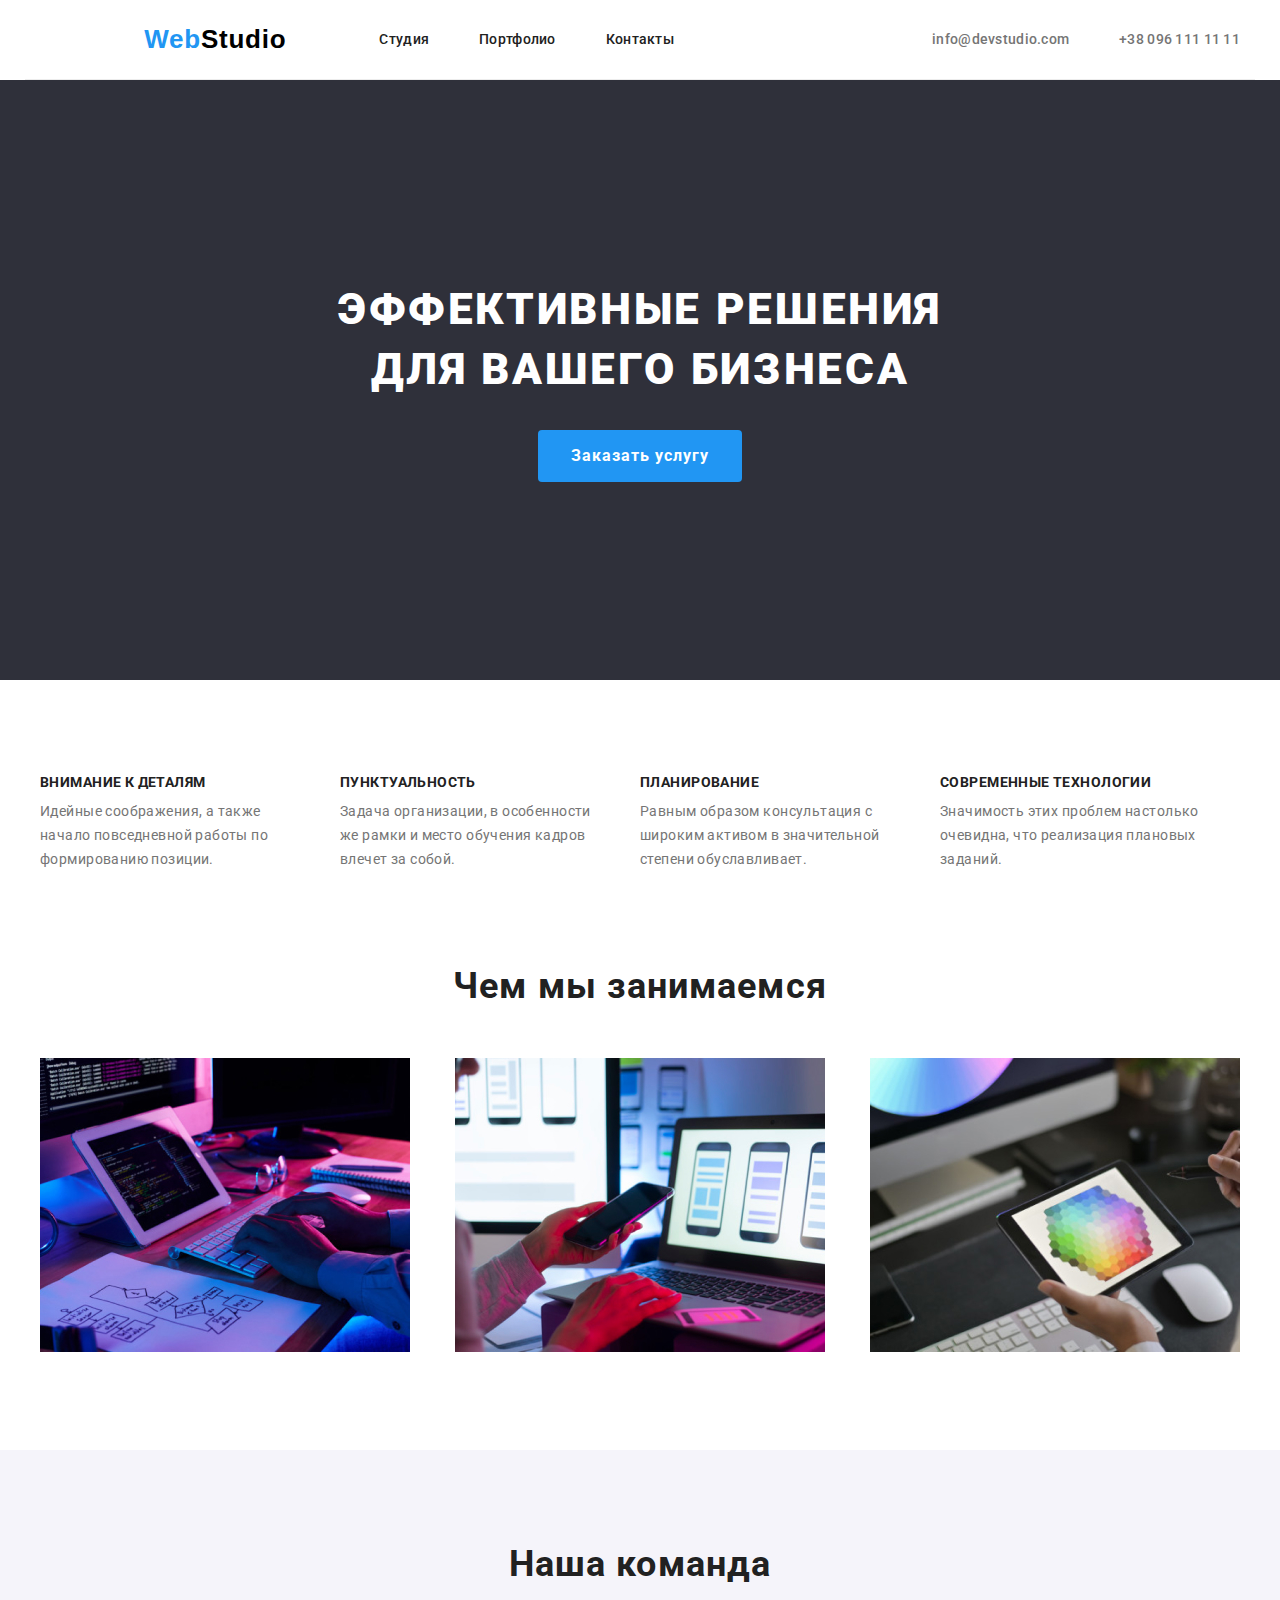
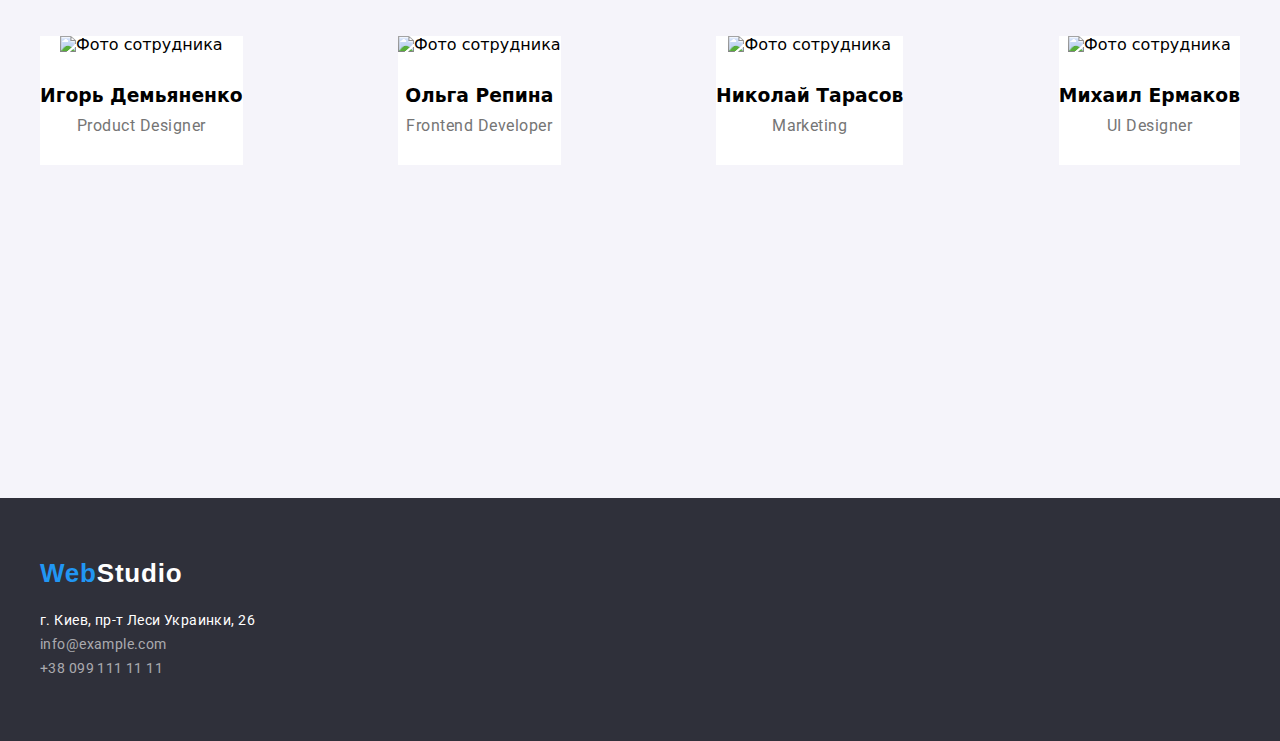
==== index.html @ 7786744c "HW3" ====
<!DOCTYPE html>
<html lang="ru">
  <head>
    <meta charset="UTF-8" />
    <meta name="viewport" content="width=device-width, initial-scale=1.0" />
    <title>Web-Studio</title>
    <link
      rel=" stylesheet "
      href="
    https://cdnjs.cloudflare.com/ajax/libs/modern-normalize/1.0.0/modern-normalize.css"
    />
    <link
      href="https://fonts.googleapis.com/css2?family=Raleway:wght@700&family=Roboto:wght@400;500;700;900&display=swap"
      rel="stylesheet"
    />
    <link rel="stylesheet" href="./css/styles.css" />
  </head>
  <body>
    <!-- header -->
    <header class="header">
      <div class="container container-flax-header">
        <nav class="navigation">
          <a class="logo link" href="./index.html"
            ><span class="logo-one">Web</span
            ><span class="logo-two">Studio</span></a
          >
          <ul class="navigation-list list">
            <li class="navigation-list-item">
              <a class="navigation-list-link link" href="./index.html"
                >Студия</a
              >
            </li>
            <li class="navigation-list-item">
              <a class="navigation-list-link link" href="./portfolio.html"
                >Портфолио</a
              >
            </li>
            <li class="navigation-list-item">
              <a class="navigation-list-link link" href="./index.html"
                >Контакты</a
              >
            </li>
          </ul>
        </nav>
        <address class="address">
          <ul class="address-list list">
            <li class="address-list-item">
              <a class="address-list-link link" href="mailto:info@devstudio.com"
                >info@devstudio.com</a
              >
            </li>
            <li class="address-list-item">
              <a class="address-list-link link" href="tel:+380961111111"
                >+38 096 111 11 11</a
              >
            </li>
          </ul>
        </address>
      </div>
    </header>

    <!-- Hero -->
    <main>
      <section class="container-hero">
        <div class="hero">
          <h1 class="hero-title">
            Эффективные решения <br />
            для вашего бизнеса
          </h1>
          <button class="hero-button" type="button">Заказать услугу</button>
        </div>
      </section>
      <!-- advantages -->
      <section class="advantages">
        <div class="advantages-container container">
          <ul class="advantages-list list">
            <li class="advantages-list-item">
              <h3 class="advantages-title">Внимание к деталям</h3>
              <p class="advantages-desc">
                Идейные соображения, а также начало повседневной работы по
                формированию позиции.
              </p>
            </li>
            <li class="advantages-list-item">
              <h3 class="advantages-title">Пунктуальность</h3>
              <p class="advantages-desc">
                Задача организации, в особенности же рамки и место обучения
                кадров влечет за собой.
              </p>
            </li>
            <li class="advantages-list-item">
              <h3 class="advantages-title">Планирование</h3>
              <p class="advantages-desc">
                Равным образом консультация с широким активом в значительной
                степени обуславливает.
              </p>
            </li>
            <li class="advantages-list-item">
              <h3 class="advantages-title">Современные технологии</h3>
              <p class="advantages-desc">
                Значимость этих проблем настолько очевидна, что реализация
                плановых заданий.
              </p>
            </li>
          </ul>
        </div>
      </section>
      <!-- What are we doing -->
      <section class="work container">
        <h2 class="work-title">Чем мы занимаемся</h2>
        <ul class="work-list list">
          <li class="work-list-item">
            <img
              class="work-img"
              src="./image/doing/doing-img1.jpg"
              alt="Разработка програмного обеспечения"
              width="370"
              height="294"
              title="Разработка програмного обеспечения"
            />
          </li>
          <li class="work-list-item">
            <img
              class="work-img"
              src="./image/doing/doing-img2.jpg"
              alt="Адаптивность"
              width="370"
              height="294"
              title="Адаптивность"
            />
          </li>
          <li class="work-list-item">
            <img
              class="work-img"
              src="./image/doing/doing-img3.jpg"
              alt="Графический дизайн"
              width="370"
              height="294"
              title="Графический дизайн"
            />
          </li>
        </ul>
      </section>
      <!-- Team -->
      <section class="team">
        <div class="team-container container">
          <h2 class="team-title">Наша команда</h2>
          <ul class="team-list list">
            <li class="team-list-item">
              <img
                class="team-img"
                src="./image/Team/team-img.jpg"
                alt="Фото сотрудника"
                title="Игорь Демьяненко"
                width="270"
                height="260"
              />
              <h3 class="team-subtitle">Игорь Демьяненко</h3>
              <p class="team-desc" lang="en">Product Designer</p>
            </li>
            <li class="team-list-item">
              <img
                class="team-img"
                src="./image/Team/team-img-1.jpg"
                alt="Фото сотрудника"
                title="Ольга Репина"
                width="270"
                height="260"
              />
              <h3 class="team-subtitle">Ольга Репина</h3>
              <p class="team-desc" lang="en">Frontend Developer</p>
            </li>
            <li class="team-list-item">
              <img
                class="team-img"
                src="./image/Team/team-img-2.jpg"
                alt="Фото сотрудника"
                title="Николай Тарасов"
                width="270"
                height="260"
              />
              <h3 class="team-subtitle">Николай Тарасов</h3>
              <p class="team-desc" lang="en">Marketing</p>
            </li>
            <li class="team-list-item">
              <img
                class="team-img"
                src="./image/Team/team-img-3.jpg"
                alt="Фото сотрудника"
                title="Михаил Ермаков"
                width="270"
                height="260"
              />
              <h3 class="team-subtitle">Михаил Ермаков</h3>
              <p class="team-desc" lang="en">UI Designer</p>
            </li>
          </ul>
        </div>
      </section>
    </main>
    <!-- footer -->
    <footer class="footer">
      <div class="footer-container container">
        <div class="footer-logo">
          <a class="logo link" href="./index.html"
            ><span class="footer-logo-one">Web</span
            ><span class="footer-logo-two">Studio</span></a
          >
        </div>

        <address class="footer-address">
          <ul class="footer-address-list list">
            <li class="footer-address-list-item">
              <a
                class="footer-address-list-item-address link"
                href="https://goo.gl/maps/PenJDgTGyiMNaaAEA"
                >г. Киев, пр-т Леси Украинки, 26</a
              >
            </li>
            <li class="footer-address-list-item">
              <a
                class="footer-address-list-item-link link"
                href="mailto:info@example.com"
                >info@example.com</a
              >
            </li>
            <li class="footer-address-list-item">
              <a
                class="footer-address-list-item-link link"
                href="tel:+380991111111"
                >+38 099 111 11 11</a
              >
            </li>
          </ul>
        </address>
      </div>
    </footer>
  </body>
</html>
---- css/styles.css ----
/* Навигация  - Roboto Медиум, Блек, Болд, Регулар 
Лого -  Raleway - Болд*/
*,
*::before,
*::after {
  margin: 0;
  padding: 0;
}
:root {
  --main-font: "Roboto", sans-serif;
  --secondary-font: "Releway", sans-serif;

  --title-theme-color: #212121;
  --subtitle-theme-color: #757575;
  --address-light-theme-color: #757575;
  --address-dark-theme-color: #ffffff;
  --accent-color: #2196f3;
  --logo-two-footer-color: #ffffff;
  --logo-two-ligt-theme-color: #000000;
  --logo-one-color: #2196f3;
  tab-size: 4;
}
body {
  font-style: normal;
}
/* ---------------Header-------------- */
.container {
  margin-left: auto;
  margin-right: auto;
  width: 1230px;
  padding-left: 15px;
  padding-right: 15px;
}
.container-flax-header {
  display: flex;
  align-items: center;
  height: 80px;
  border-bottom: 1px solid #ececec;
  /* justify-content: center; */
}
.header {
  display: block;
  /* box-sizing: border-box; */
  /* width: 1200px; */
  margin: 0 auto;
  /* background-color: tomato; */
}
.list {
  list-style-type: none;
  margin: 0;
  padding: 0;
}
.link {
  text-decoration: none;
}
/* .logo {
  padding-right: 93px;
  padding-top: 24px;
  padding-bottom: 25px;
  padding-left: 215px;
} */

.logo-one {
  font-family: var(--secondary-font);
  font-style: normal;
  font-weight: 700;
  font-size: 26px;
  line-height: 1.192;
  letter-spacing: 0.03em;
  color: var(--logo-one-color);
}
.logo-two {
  font-family: var(--secondary-font);
  font-style: normal;
  font-weight: 700;
  font-size: 26px;
  line-height: 1.192;
  letter-spacing: 0.03em;
  color: var(--logo-two-ligt-theme-color);
}
.navigation {
  display: flex;
  align-items: center;
  margin-top: 24px;
  margin-bottom: 25px;
  margin-left: auto;
  margin-right: auto;
}
.navigation-list {
  display: flex;
  margin-left: 93px;
}
.navigation-list-item {
  margin-left: 50px;
  margin-left: 0px;
  /* background-color: tomato; */
}
.navigation-list-item:not(:last-child) {
  margin-right: 50px;
}
.navigation-list-link {
  display: block;
  font-family: var(--main-font);
  font-style: normal;
  font-weight: 500;
  font-size: 14px;
  line-height: 1.142;
  letter-spacing: 0.02em;
  color: var(--title-theme-color);
}
.navigation-list-link:hover,
.navigation-list-link:focus {
  color: var(--accent-color);
}
.address {
  font-style: normal;
  display: flex;
  margin-left: auto;
  /* background-color: tomato; */
}
.address-list {
  display: flex;
  margin-left: auto;
}
.address-list-item {
  padding-left: 50px;
}

.address-list-link {
  font-family: var(--main-font);
  font-style: normal;
  font-weight: 500;
  font-size: 14px;
  line-height: 1.142;
  letter-spacing: 0.02em;
  color: var(--address-light-theme-color);
}
.address-list-link:hover,
.address-list-link:focus {
  color: var(--accent-color);
}
/* -----------------AND HEADER------------- */

/* --------------- HERO-------------------- */
.container-hero {
  margin-left: auto;
  margin-right: auto;
  background: #2f303a;
  margin-bottom: 94px;
}
.hero {
  height: 600px;
  text-align: center;
}
.hero-title {
  font-family: var(--main-font);
  font-style: normal;
  font-weight: 900;
  font-size: 44px;
  line-height: 1.363;
  /* text-align: center; */
  letter-spacing: 0.06em;
  text-transform: uppercase;
  color: var(--address-dark-theme-color);
  margin-top: 0px;
  margin-bottom: 30px;
  padding-top: 200px;
}
.hero-button {
  padding: 10px 32px;
  font-family: var(--main-font);
  font-style: normal;
  font-weight: 700;
  font-size: 16px;
  line-height: 1.875;
  align-items: center;
  text-align: center;
  letter-spacing: 0.06em;
  color: var(--address-dark-theme-color);
  background: #2196f3;
  border-radius: 4px;
  border: 1px solid transparent;

  display: inline-block;
  min-width: 200px;
  /* margin-top: 40px; */
}
.hero-button:hover,
.hero-button:focus {
  background: #28a309;
}
/* ---------ADVANTAGES----------- */
.advantages-container {
  display: flex;
  margin-bottom: 94px;
}
.advantages-list {
  display: flex;
}
.advantages-title {
  font-family: var(--main-font);
  font-style: normal;
  font-weight: 700;
  font-size: 14px;
  line-height: 1.142;
  letter-spacing: 0.03em;
  text-transform: uppercase;
  color: var(--title-theme-color);
  padding-bottom: 10px;
}
.advantages-desc {
  font-family: var(--main-font);
  font-style: normal;
  font-weight: 400;
  font-size: 14px;
  line-height: 1.714;
  letter-spacing: 0.03em;
  color: var(--subtitle-theme-color);
  margin-right: 30px;
  min-width: 270px;
}
.work-title {
  font-family: var(--main-font);
  font-style: normal;
  font-weight: 700;
  font-size: 36px;
  line-height: 1.166;
  text-align: center;
  letter-spacing: 0.03em;
  color: var(--title-theme-color);

  margin-bottom: 50px;
}
.work-list {
  display: flex;
  flex-wrap: wrap;
  justify-content: space-between;
  margin-bottom: 94px;
}
.work-img:not(:last-child) {
  margin-right: 30px;
}

/* --------------- And HERO-------------- */
/* ----------------TEAM------------------ */
.team {
  background: #f5f4fa;
  height: 648px;
}
.team-container {
  margin-bottom: 94px;
}
.team-title {
  font-family: var(--main-font);
  font-style: normal;
  font-weight: 700;
  font-size: 36px;
  line-height: 1.166;
  text-align: center;
  letter-spacing: 0.03em;
  color: var(--title-theme-color);
  padding-top: 94px;
  margin-bottom: 50px;
}

.team-list {
  display: flex;
  flex-wrap: wrap;
  justify-content: space-between;
}
.team-list-item {
  background: #ffffff;
  text-align: center;
}

.team-img {
  width: 270px;
  height: 260px;
  margin-bottom: 30px;
}
.team.subtitle {
  font-family: var(--main-font);
  font-style: normal;
  font-weight: 500;
  font-size: 16px;
  line-height: 1.187;
  text-align: center;
  letter-spacing: 0.03em;
  color: var(--title-theme-color);
  /* display: block; */
}

.team-desc {
  font-family: var(--main-font);
  font-style: normal;
  font-weight: 400;
  font-size: 16px;
  line-height: 1.187;
  text-align: center;
  letter-spacing: 0.03em;
  color: var(--subtitle-theme-color);
  margin-top: 10px;
  margin-bottom: 30px;
}
/* --------------AND TEAM------------------- */
/* ----------------FOOTER------------------- */
.footer {
  background: #2f303a;
}
.footer-logo {
  padding-top: 60px;
  margin-bottom: 20px;
  margin-top: 0px;
}
.footer-logo-one {
  font-family: var(--secondary-font);
  font-style: normal;
  font-weight: 700;
  font-size: 26px;
  line-height: 1.192;
  letter-spacing: 0.03em;
  color: var(--logo-one-color);
}
.footer-logo-two {
  font-family: var(--secondary-font);
  font-style: normal;
  font-weight: 700;
  font-size: 26px;
  line-height: 1.192;
  letter-spacing: 0.03em;
  color: var(--logo-two-footer-color);
}

.footer-address {
  padding-bottom: 60px;
}
.footer-address-list-item-address,
.footer-address-list-item-link {
  font-family: var(--main-font);
  font-style: normal;
  font-weight: 400;
  font-size: 14px;
  line-height: 1.71;
  letter-spacing: 0.03em;
  color: rgba(255, 255, 255, 0.6);
  padding-bottom: 9px;
}
.footer-address-list-item-address {
  color: var(--address-dark-theme-color);
}
.address-footer:last-child {
  margin-bottom: 0px;
}
/* ------------PORTFOLIO-------------- */
/* --------PORTFOLIO-HERO-------------- */

.portfolio-hero {
  /* display: flex; */
  margin-top: 94px;
}
.portfolio-list {
  display: flex;
  justify-content: center;
}
.portfolio-list-item {
  margin-right: 8px;
}
.portfolio-nav-button {
  background: #f5f4fa;
  border-radius: 4px;
  font-family: var(--main-font);
  font-style: normal;
  font-weight: 500;
  font-size: 16px;
  line-height: 1.625;
  text-align: center;
  letter-spacing: 0.03em;
  color: var(--title-theme-color);
  padding: 6px 22px;
  margin: 0;
}
.portfolio-nav-button:hover,
.portfolio-nav-button:focus {
  background: var(--accent-color);
  color: #ffffff;
}
/* -------------AND PORTFOLIO HERO */
/* -------------PROJECT------------ */
.project {
  display: flex;
  padding-top: 94px;
  padding-bottom: 25px;
  margin: 0px;
  justify-content: center;
}
.project-list {
  display: flex;
  flex-wrap: wrap;
  justify-content: space-between;
  /* background-color: turquoise; */
}
.project-list-item {
  width: 370px;
  margin-right: 30px;
}
.project-list-item:nth-child(3n) {
  margin-right: 0px;
}
.project-title {
  font-family: var(--main-font);
  font-style: normal;
  font-weight: 700;
  font-size: 18px;
  line-height: 2;
  letter-spacing: 0.06em;
  color: var(--title-theme-color);
  margin-bottom: 4px;
}
.project-desc {
  font-family: var(--main-font);
  font-style: normal;
  font-weight: 400;
  font-size: 16px;
  line-height: 1.875;
  letter-spacing: 0.03em;
  color: var(--subtitle-theme-color);
  margin-bottom: 20px;
}
.project-img {
  margin-bottom: 20px;
}
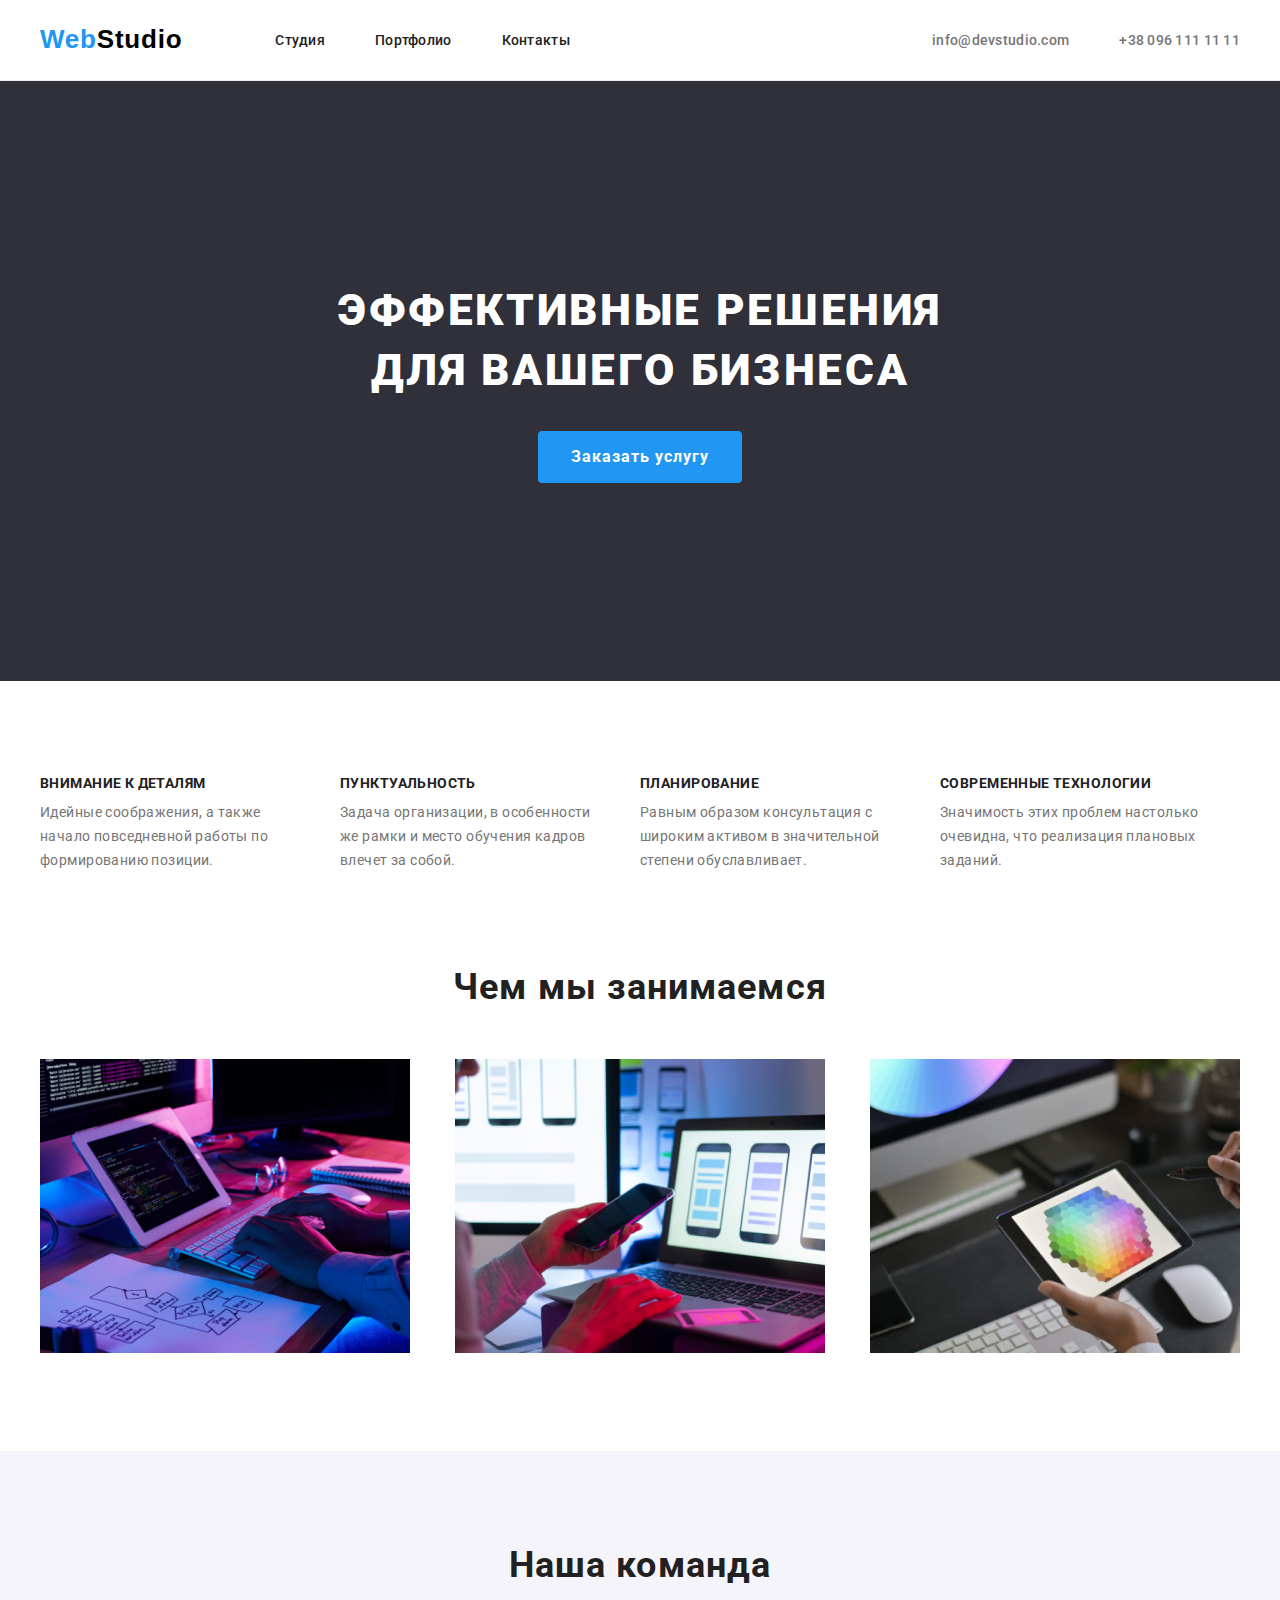
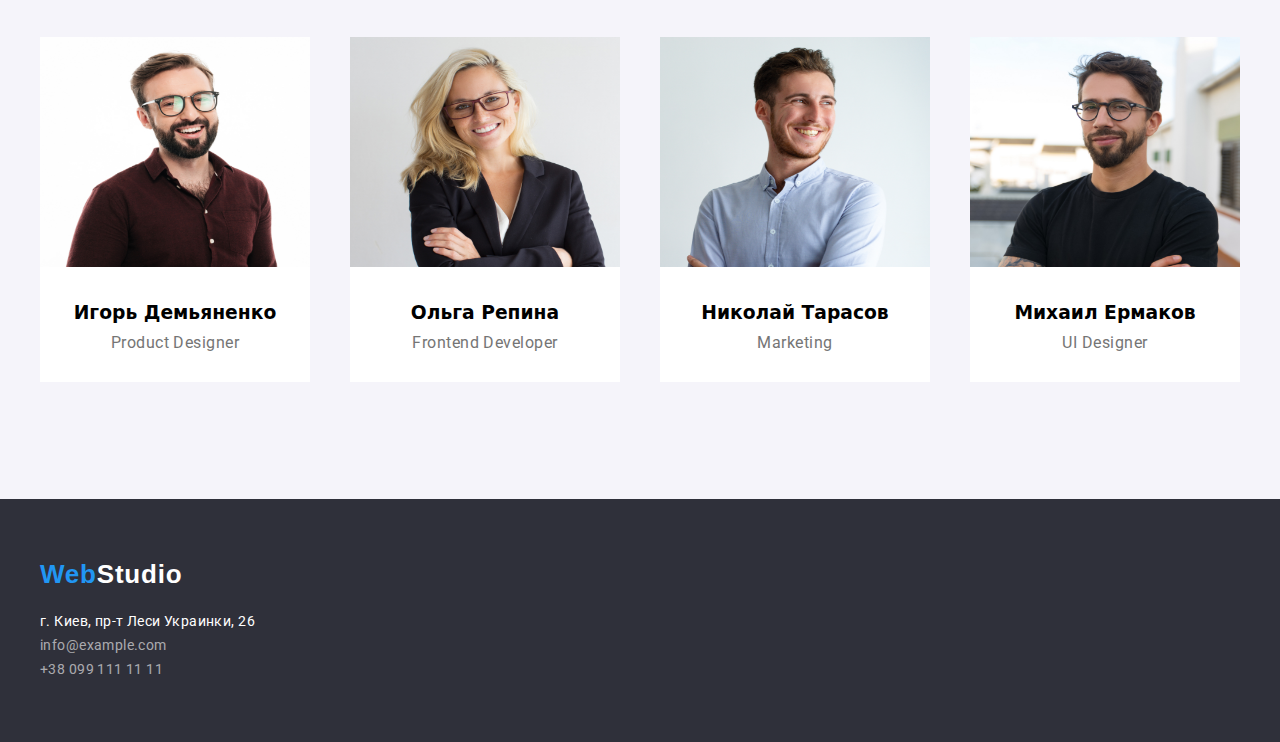
==== commit 970d9c8a: "1" ====
--- a/index.html
+++ b/index.html
@@ -149,7 +149,7 @@
             <li class="team-list-item">
               <img
                 class="team-img"
-                src="./image/Team/team-img.jpg"
+                src="./image/team/team-img.jpg"
                 alt="Фото сотрудника"
                 title="Игорь Демьяненко"
                 width="270"
@@ -161,7 +161,7 @@
             <li class="team-list-item">
               <img
                 class="team-img"
-                src="./image/Team/team-img-1.jpg"
+                src="./image/team/team-img-1.jpg"
                 alt="Фото сотрудника"
                 title="Ольга Репина"
                 width="270"
@@ -173,7 +173,7 @@
             <li class="team-list-item">
               <img
                 class="team-img"
-                src="./image/Team/team-img-2.jpg"
+                src="./image/team/team-img-2.jpg"
                 alt="Фото сотрудника"
                 title="Николай Тарасов"
                 width="270"
@@ -185,7 +185,7 @@
             <li class="team-list-item">
               <img
                 class="team-img"
-                src="./image/Team/team-img-3.jpg"
+                src="./image/team/team-img-3.jpg"
                 alt="Фото сотрудника"
                 title="Михаил Ермаков"
                 width="270"
--- a/css/styles.css
+++ b/css/styles.css
@@ -23,6 +23,16 @@
 body {
   font-style: normal;
 }
+
+.list {
+  list-style-type: none;
+  margin: 0;
+  padding: 0;
+}
+.link {
+  text-decoration: none;
+}
+
 /* ---------------Header-------------- */
 .container {
   margin-left: auto;
@@ -31,60 +41,39 @@
   padding-left: 15px;
   padding-right: 15px;
 }
+.header {
+  border-bottom: 1px solid #ececec;
+}
 .container-flax-header {
   display: flex;
   align-items: center;
   height: 80px;
-  border-bottom: 1px solid #ececec;
   /* justify-content: center; */
 }
-.header {
-  display: block;
-  /* box-sizing: border-box; */
-  /* width: 1200px; */
-  margin: 0 auto;
-  /* background-color: tomato; */
-}
-.list {
-  list-style-type: none;
-  margin: 0;
-  padding: 0;
-}
-.link {
-  text-decoration: none;
-}
-/* .logo {
-  padding-right: 93px;
+
+.logo-one {
+  font-family: var(--secondary-font);
+  font-style: normal;
+  font-weight: 700;
+  font-size: 26px;
+  line-height: 1.192;
+  letter-spacing: 0.03em;
+  color: var(--logo-one-color);
+}
+.logo-two {
+  font-family: var(--secondary-font);
+  font-style: normal;
+  font-weight: 700;
+  font-size: 26px;
+  line-height: 1.192;
+  letter-spacing: 0.03em;
+  color: var(--logo-two-ligt-theme-color);
+}
+.navigation {
+  display: flex;
+  align-items: center;
   padding-top: 24px;
   padding-bottom: 25px;
-  padding-left: 215px;
-} */
-
-.logo-one {
-  font-family: var(--secondary-font);
-  font-style: normal;
-  font-weight: 700;
-  font-size: 26px;
-  line-height: 1.192;
-  letter-spacing: 0.03em;
-  color: var(--logo-one-color);
-}
-.logo-two {
-  font-family: var(--secondary-font);
-  font-style: normal;
-  font-weight: 700;
-  font-size: 26px;
-  line-height: 1.192;
-  letter-spacing: 0.03em;
-  color: var(--logo-two-ligt-theme-color);
-}
-.navigation {
-  display: flex;
-  align-items: center;
-  margin-top: 24px;
-  margin-bottom: 25px;
-  margin-left: auto;
-  margin-right: auto;
 }
 .navigation-list {
   display: flex;
@@ -146,7 +135,7 @@
   margin-left: auto;
   margin-right: auto;
   background: #2f303a;
-  margin-bottom: 94px;
+  /* padding-bottom: 94px; */
 }
 .hero {
   height: 600px;
@@ -187,12 +176,13 @@
 }
 .hero-button:hover,
 .hero-button:focus {
-  background: #28a309;
+  background: #d46409;
 }
 /* ---------ADVANTAGES----------- */
 .advantages-container {
   display: flex;
-  margin-bottom: 94px;
+  padding-top: 94px;
+  padding-bottom: 94px;
 }
 .advantages-list {
   display: flex;
@@ -229,13 +219,13 @@
   letter-spacing: 0.03em;
   color: var(--title-theme-color);
 
-  margin-bottom: 50px;
+  padding-bottom: 50px;
 }
 .work-list {
   display: flex;
   flex-wrap: wrap;
   justify-content: space-between;
-  margin-bottom: 94px;
+  padding-bottom: 94px;
 }
 .work-img:not(:last-child) {
   margin-right: 30px;
@@ -276,7 +266,7 @@
 .team-img {
   width: 270px;
   height: 260px;
-  margin-bottom: 30px;
+  padding-bottom: 30px;
 }
 .team.subtitle {
   font-family: var(--main-font);
@@ -287,7 +277,7 @@
   text-align: center;
   letter-spacing: 0.03em;
   color: var(--title-theme-color);
-  /* display: block; */
+  padding-bottom: 10px;
 }
 
 .team-desc {
@@ -299,8 +289,9 @@
   text-align: center;
   letter-spacing: 0.03em;
   color: var(--subtitle-theme-color);
-  margin-top: 10px;
-  margin-bottom: 30px;
+  padding-top: 10px;
+  padding-bottom: 30px;
+  margin: 0px;
 }
 /* --------------AND TEAM------------------- */
 /* ----------------FOOTER------------------- */
@@ -356,7 +347,7 @@
 
 .portfolio-hero {
   /* display: flex; */
-  margin-top: 94px;
+  padding-top: 94px;
 }
 .portfolio-list {
   display: flex;
@@ -396,7 +387,7 @@
 .project-list {
   display: flex;
   flex-wrap: wrap;
-  justify-content: space-between;
+  /* justify-content: space-between; */
   /* background-color: turquoise; */
 }
 .project-list-item {
@@ -406,6 +397,11 @@
 .project-list-item:nth-child(3n) {
   margin-right: 0px;
 }
+.project-title,
+.project-desc {
+  padding-right: 24px;
+  padding-left: 24px;
+}
 .project-title {
   font-family: var(--main-font);
   font-style: normal;
@@ -414,7 +410,7 @@
   line-height: 2;
   letter-spacing: 0.06em;
   color: var(--title-theme-color);
-  margin-bottom: 4px;
+  padding-bottom: 4px;
 }
 .project-desc {
   font-family: var(--main-font);
@@ -424,8 +420,8 @@
   line-height: 1.875;
   letter-spacing: 0.03em;
   color: var(--subtitle-theme-color);
-  margin-bottom: 20px;
+  padding-bottom: 20px;
 }
 .project-img {
-  margin-bottom: 20px;
-}
+  padding-bottom: 20px;
+}
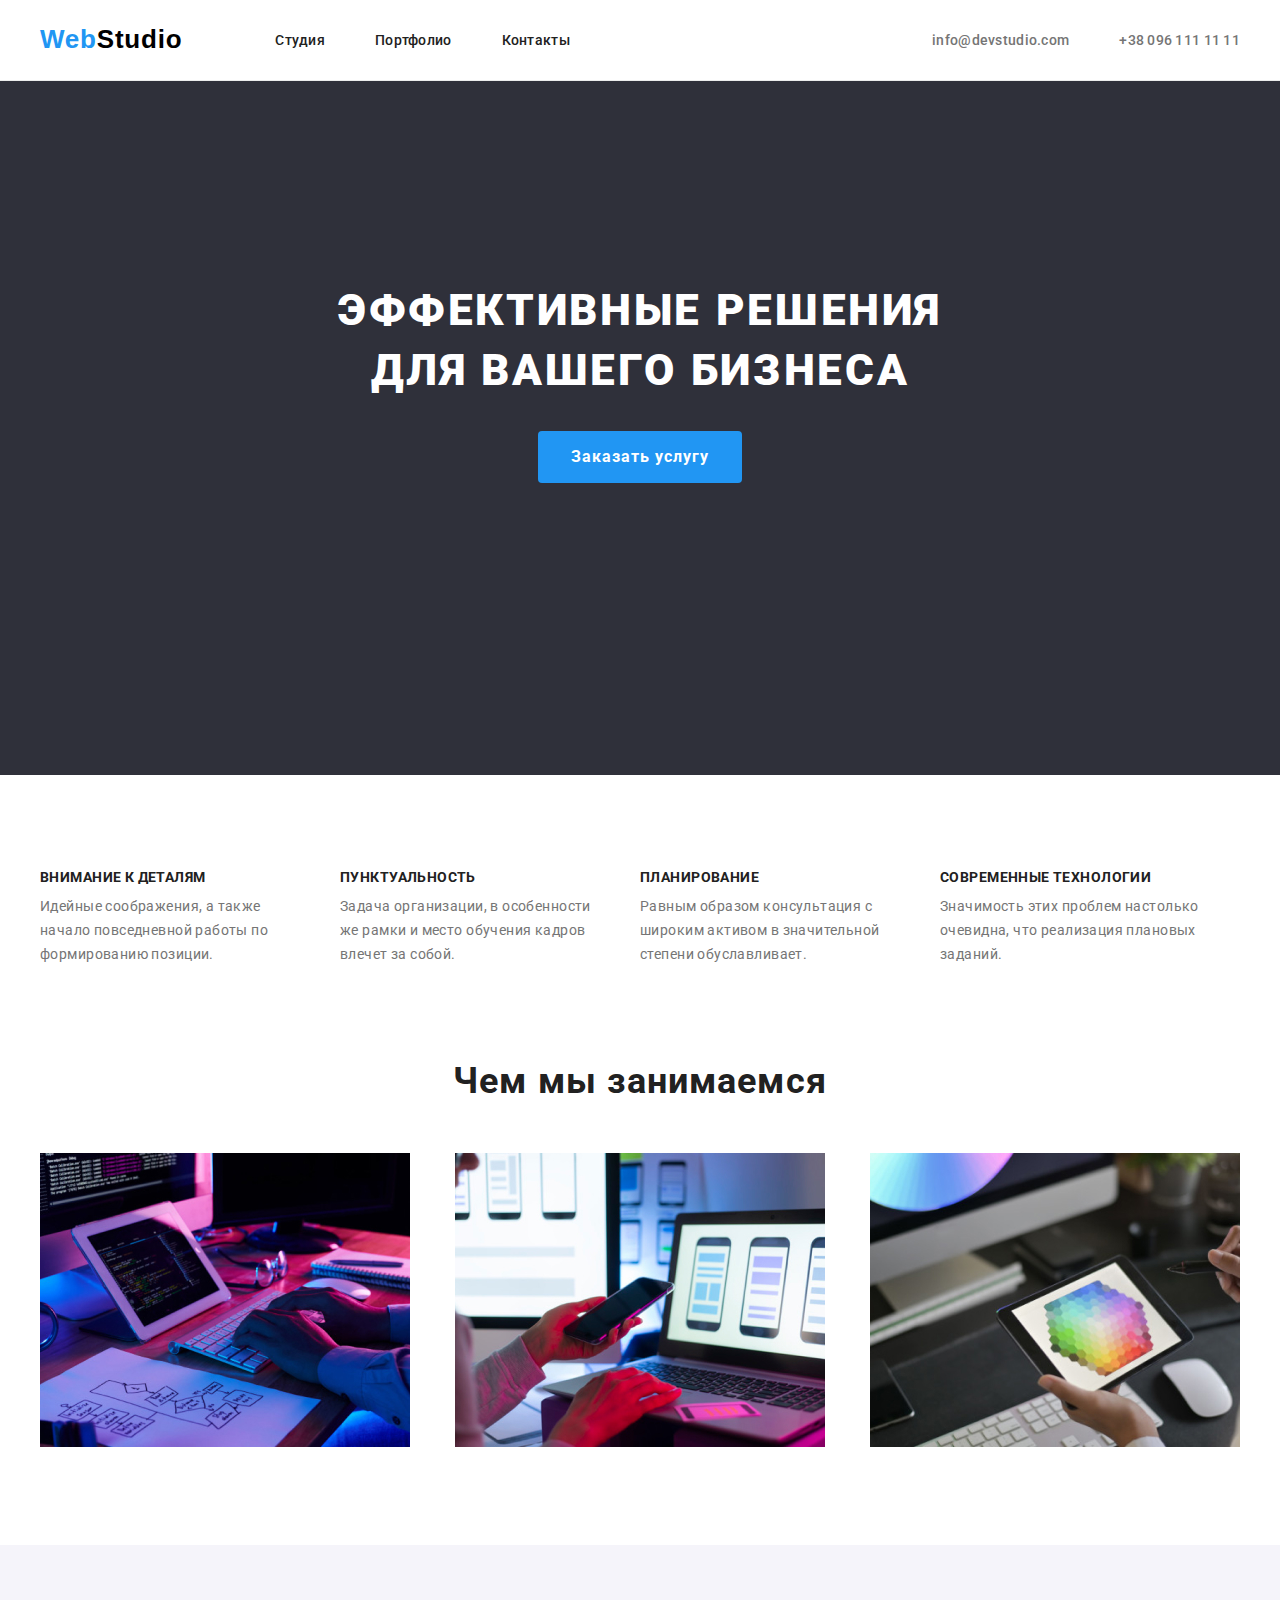
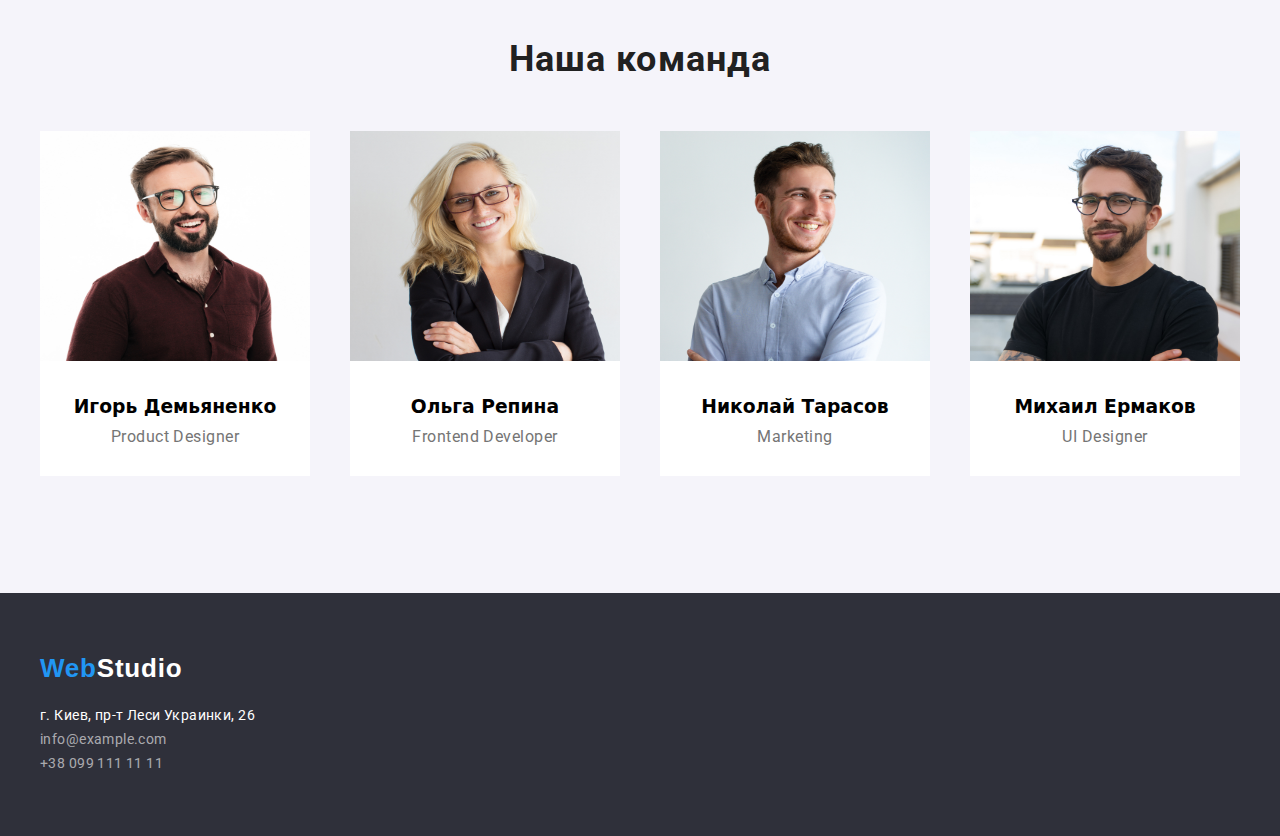
==== commit c536967b: "1" ====
--- a/index.html
+++ b/index.html
@@ -62,12 +62,14 @@
     <!-- Hero -->
     <main>
       <section class="container-hero">
-        <div class="hero">
-          <h1 class="hero-title">
-            Эффективные решения <br />
-            для вашего бизнеса
-          </h1>
-          <button class="hero-button" type="button">Заказать услугу</button>
+        <div class="container">
+          <div class="hero">
+            <h1 class="hero-title">
+              Эффективные решения <br />
+              для вашего бизнеса
+            </h1>
+            <button class="hero-button" type="button">Заказать услугу</button>
+          </div>
         </div>
       </section>
       <!-- advantages -->
--- a/css/styles.css
+++ b/css/styles.css
@@ -132,10 +132,8 @@
 
 /* --------------- HERO-------------------- */
 .container-hero {
-  margin-left: auto;
-  margin-right: auto;
-  background: #2f303a;
-  /* padding-bottom: 94px; */
+  background-color: #2f303a;
+  padding-bottom: 94px;
 }
 .hero {
   height: 600px;
@@ -152,7 +150,7 @@
   text-transform: uppercase;
   color: var(--address-dark-theme-color);
   margin-top: 0px;
-  margin-bottom: 30px;
+  padding-bottom: 30px;
   padding-top: 200px;
 }
 .hero-button {
@@ -250,7 +248,7 @@
   letter-spacing: 0.03em;
   color: var(--title-theme-color);
   padding-top: 94px;
-  margin-bottom: 50px;
+  padding-bottom: 50px;
 }
 
 .team-list {
@@ -300,7 +298,7 @@
 }
 .footer-logo {
   padding-top: 60px;
-  margin-bottom: 20px;
+  padding-bottom: 20px;
   margin-top: 0px;
 }
 .footer-logo-one {
